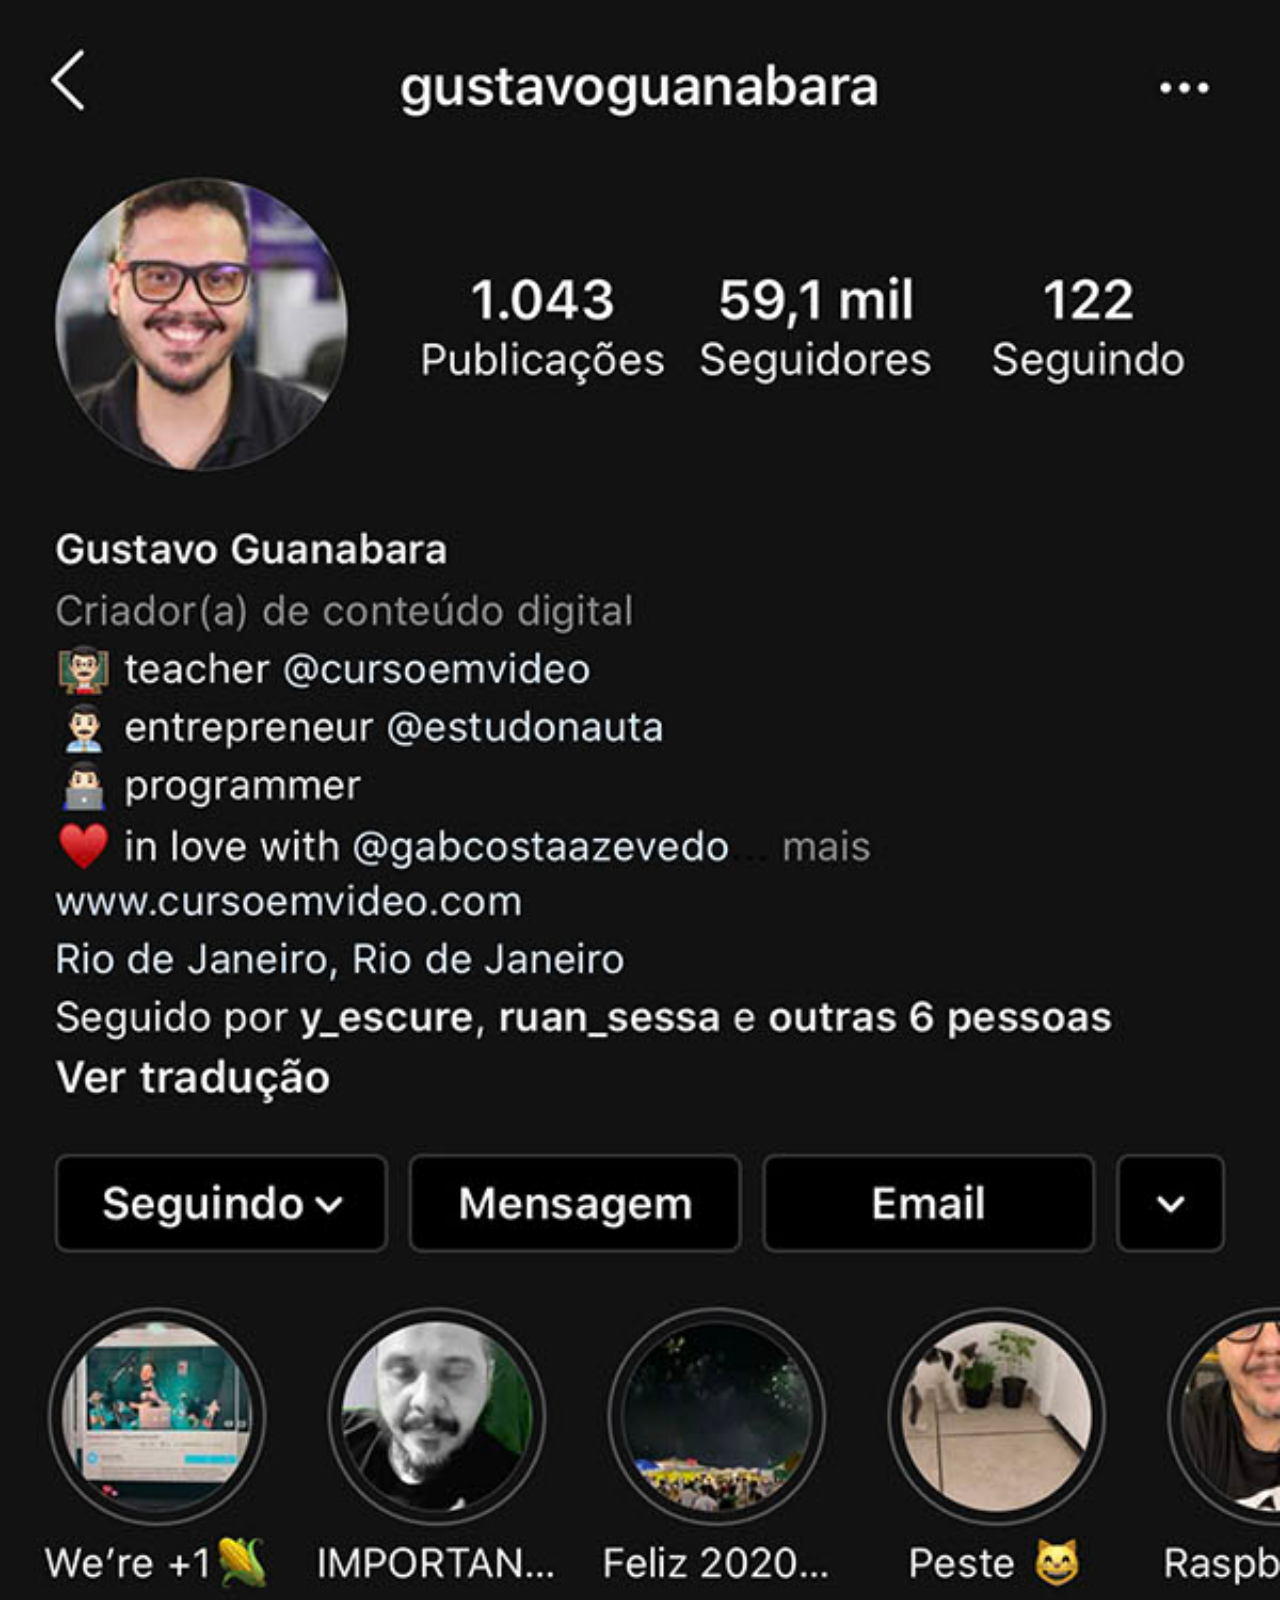
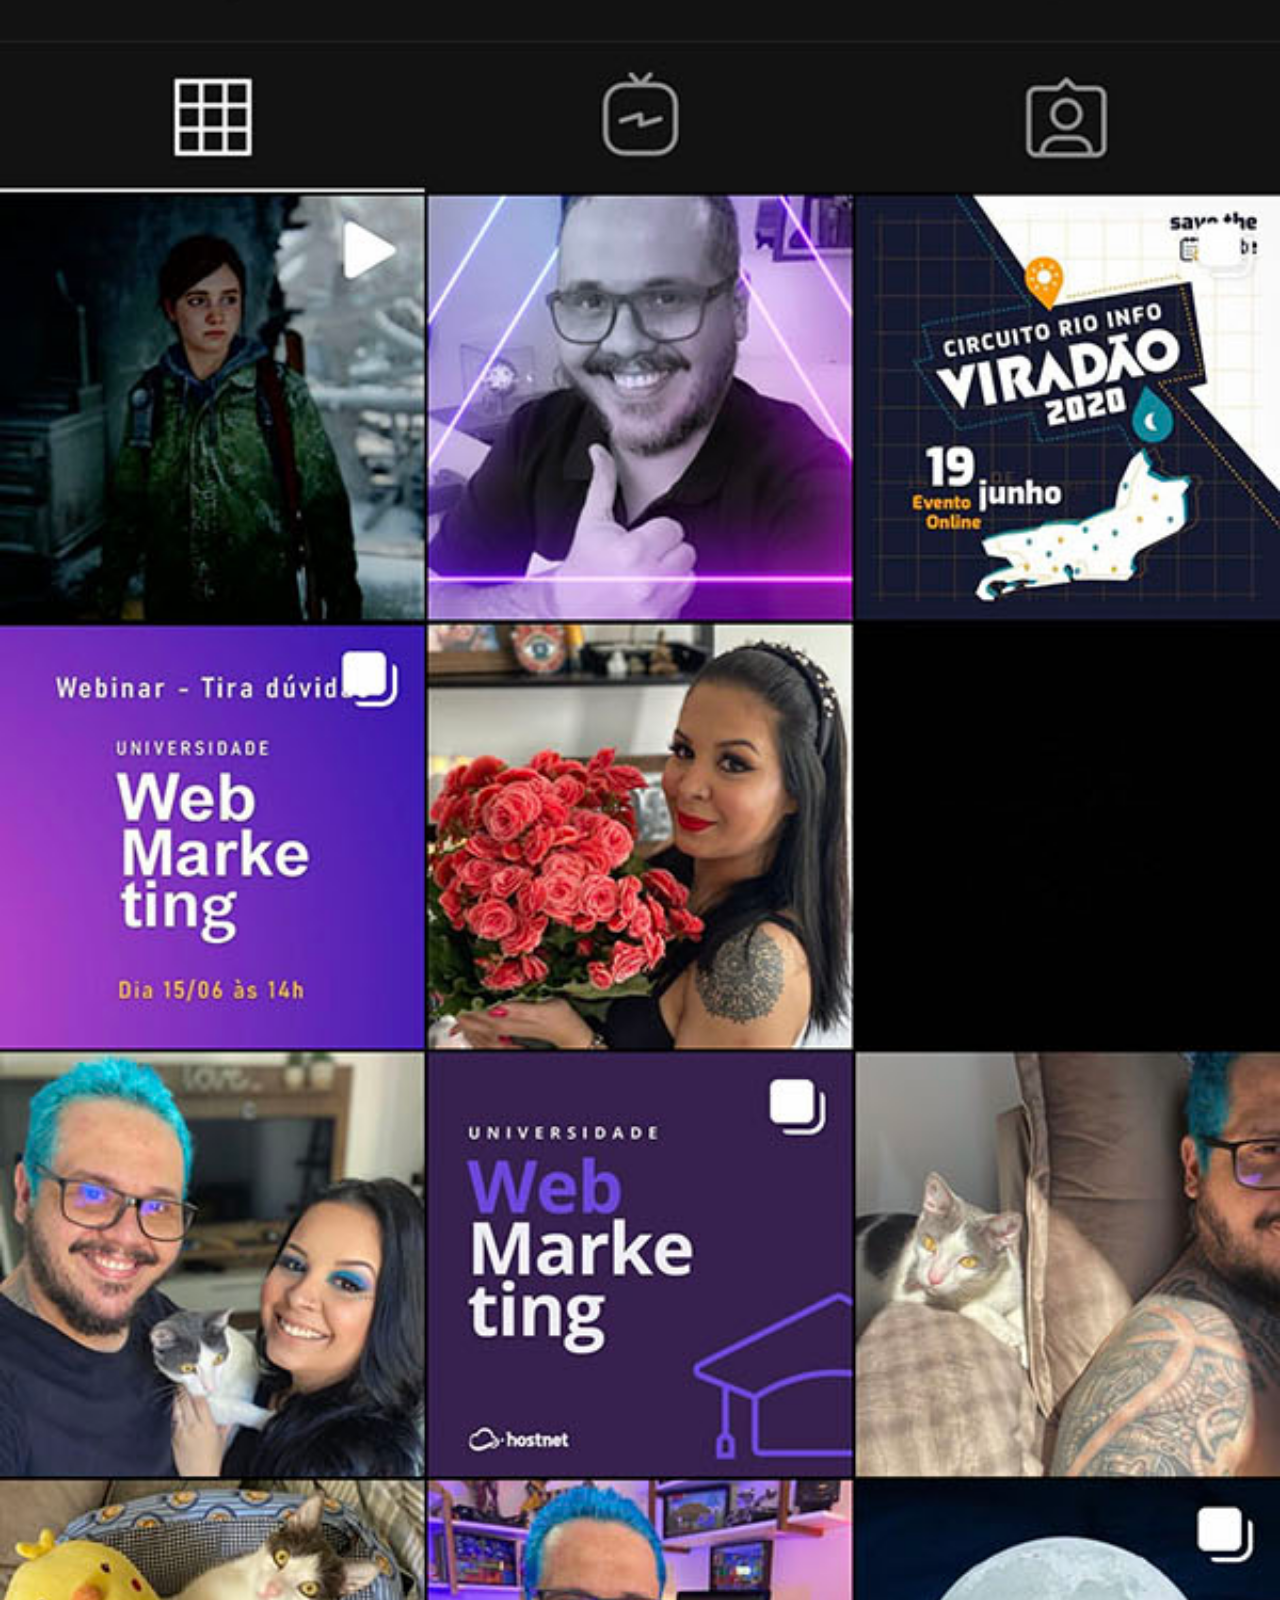
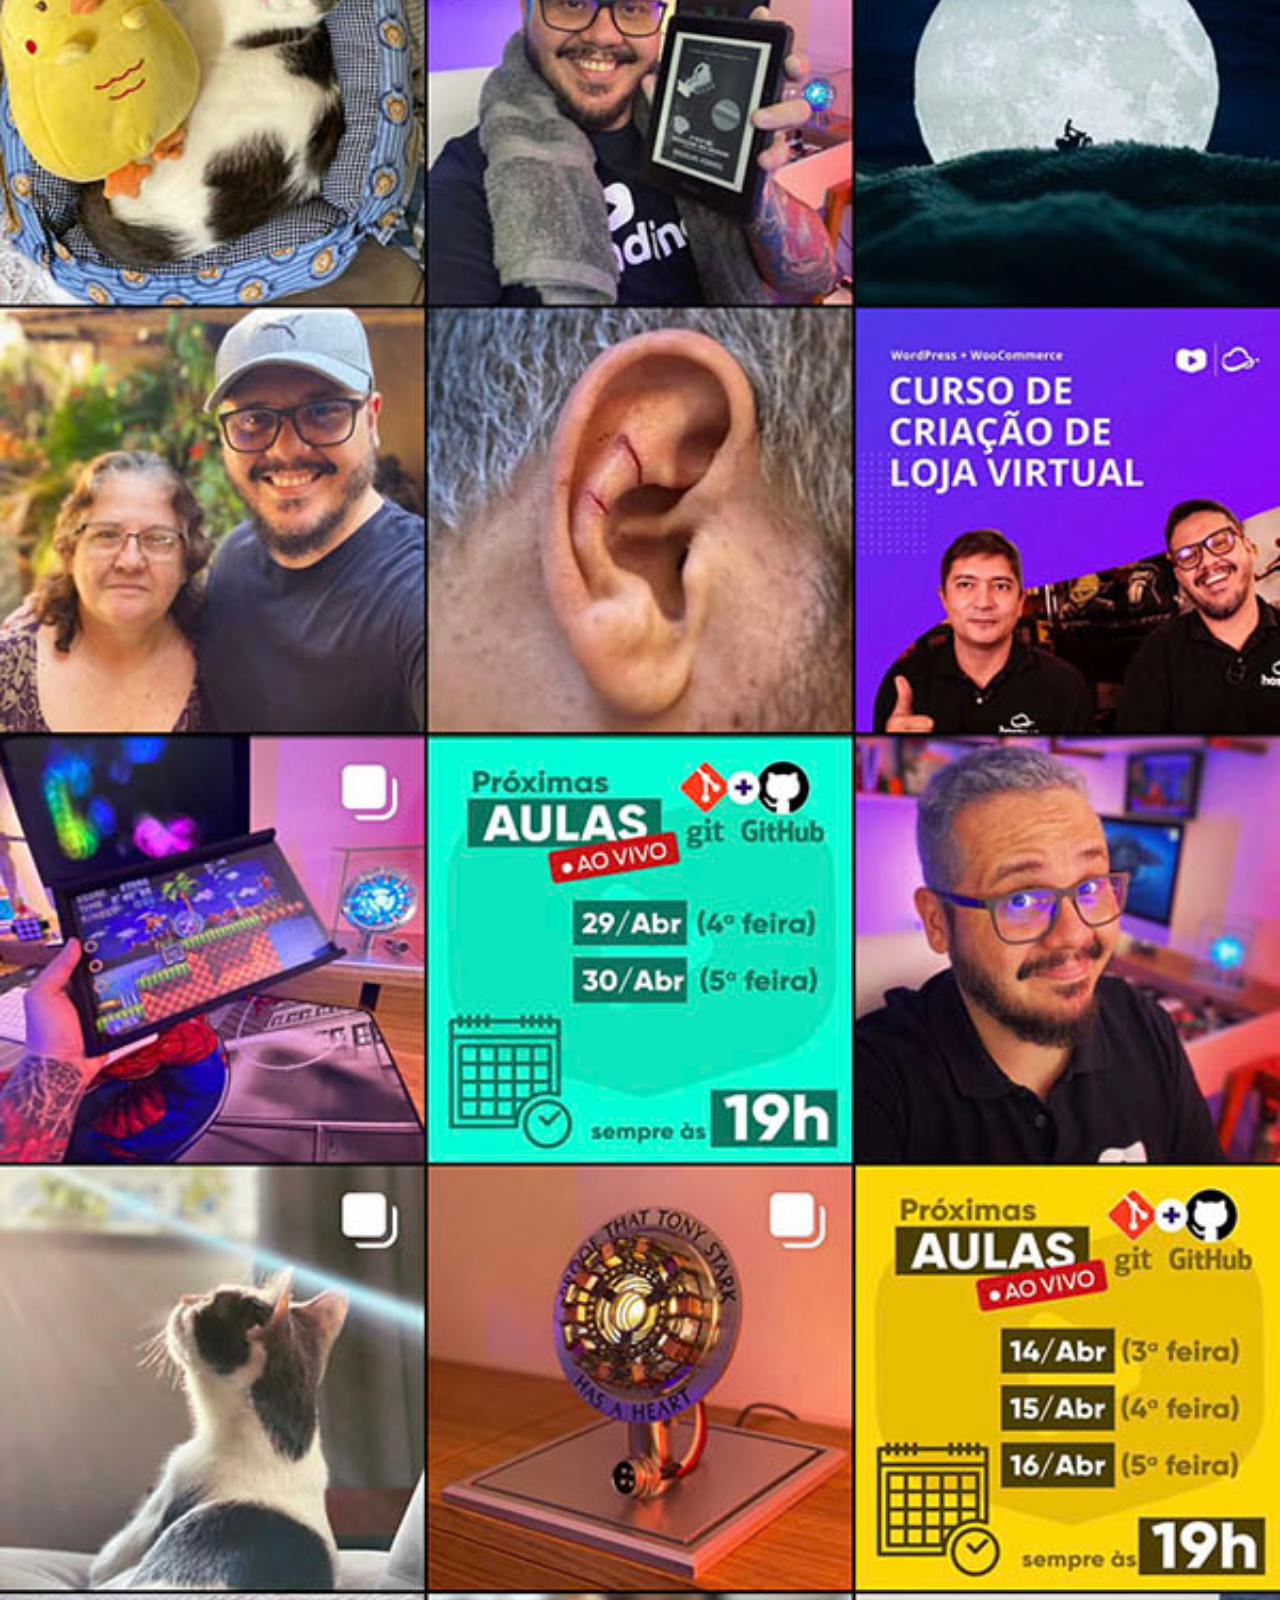
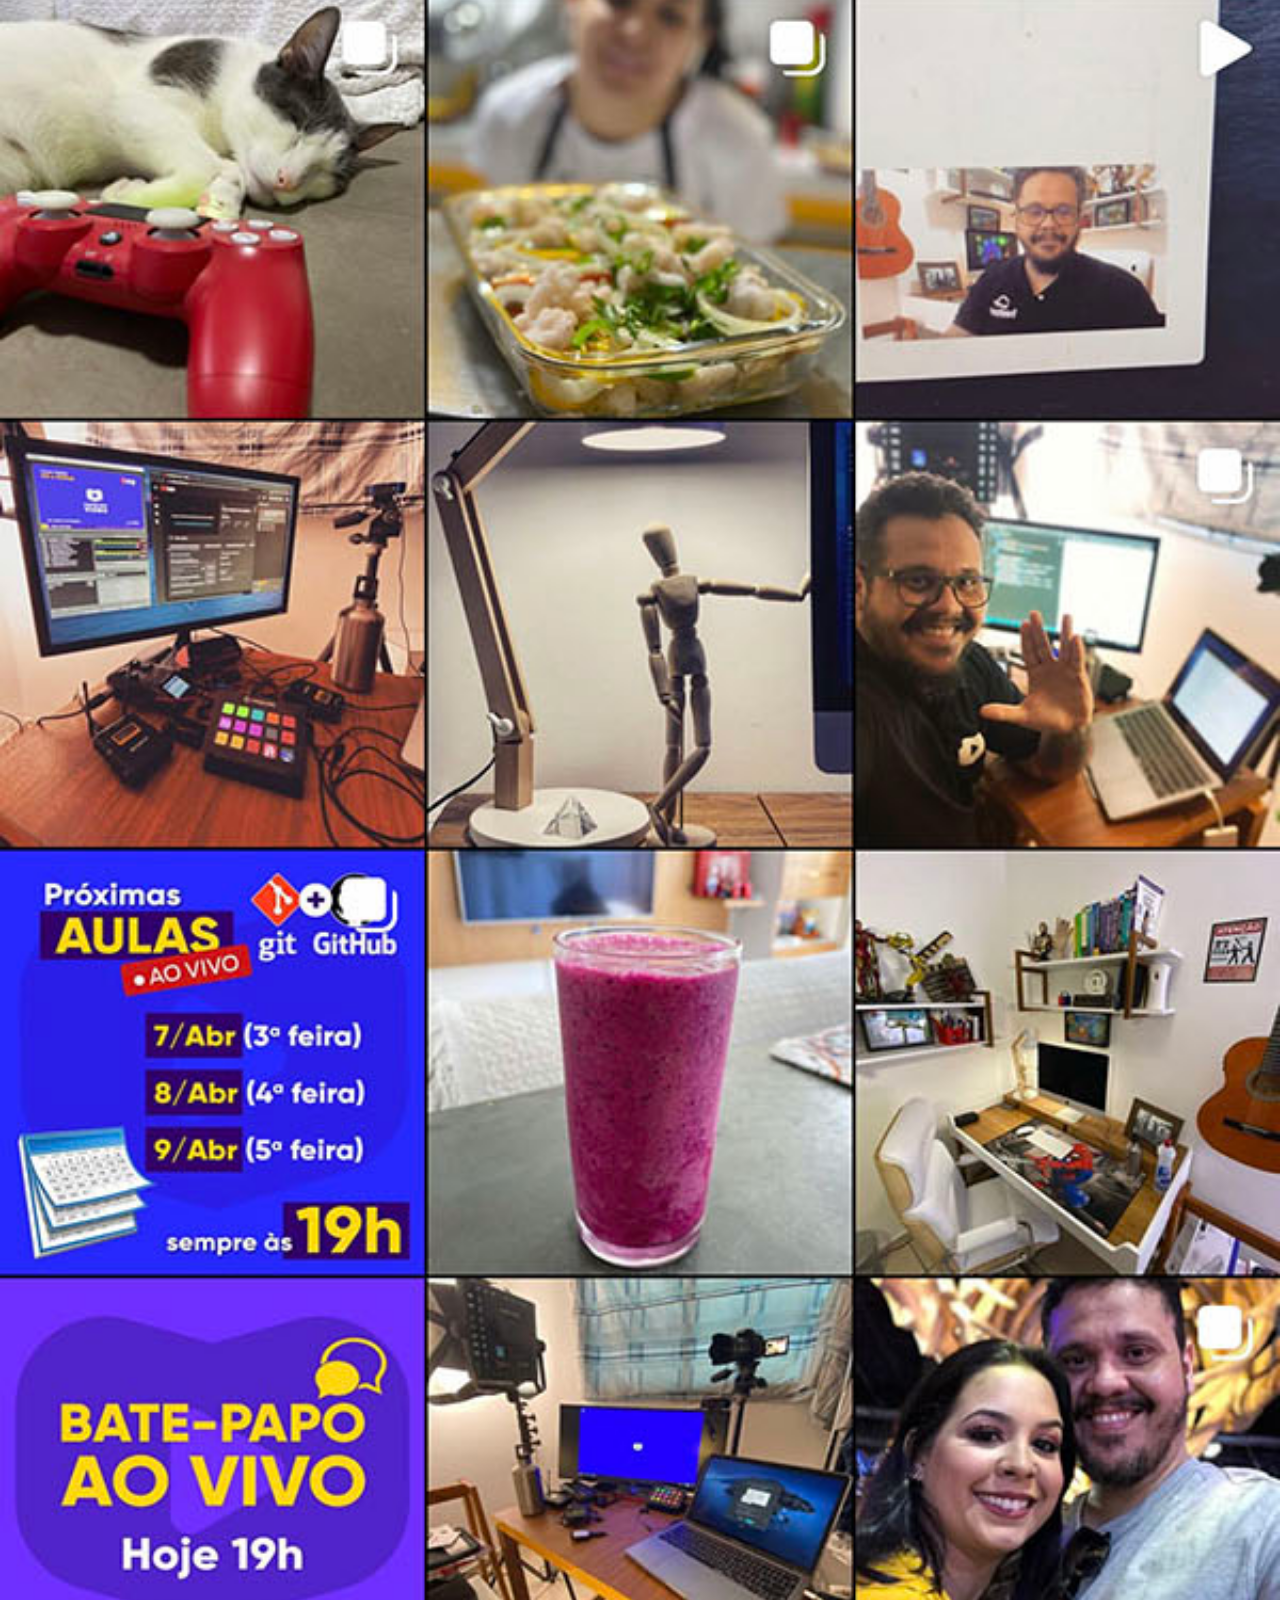
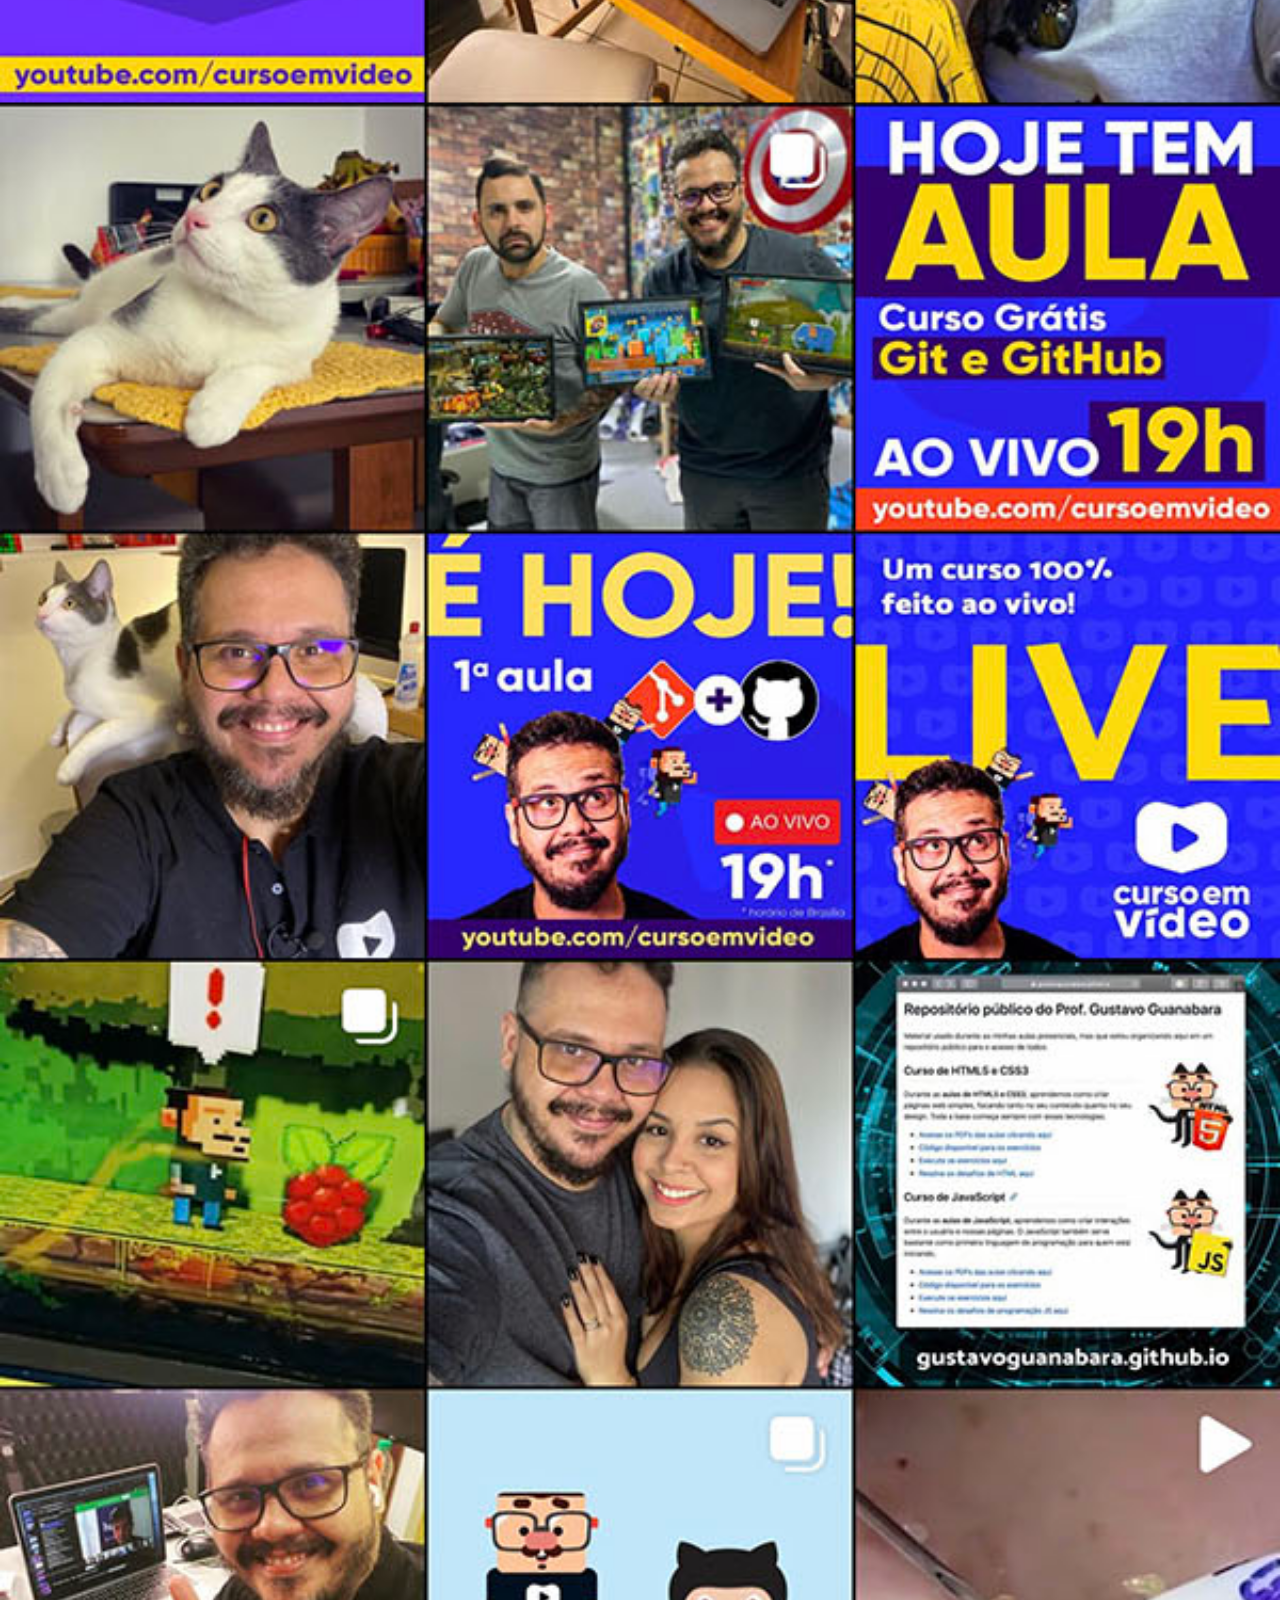
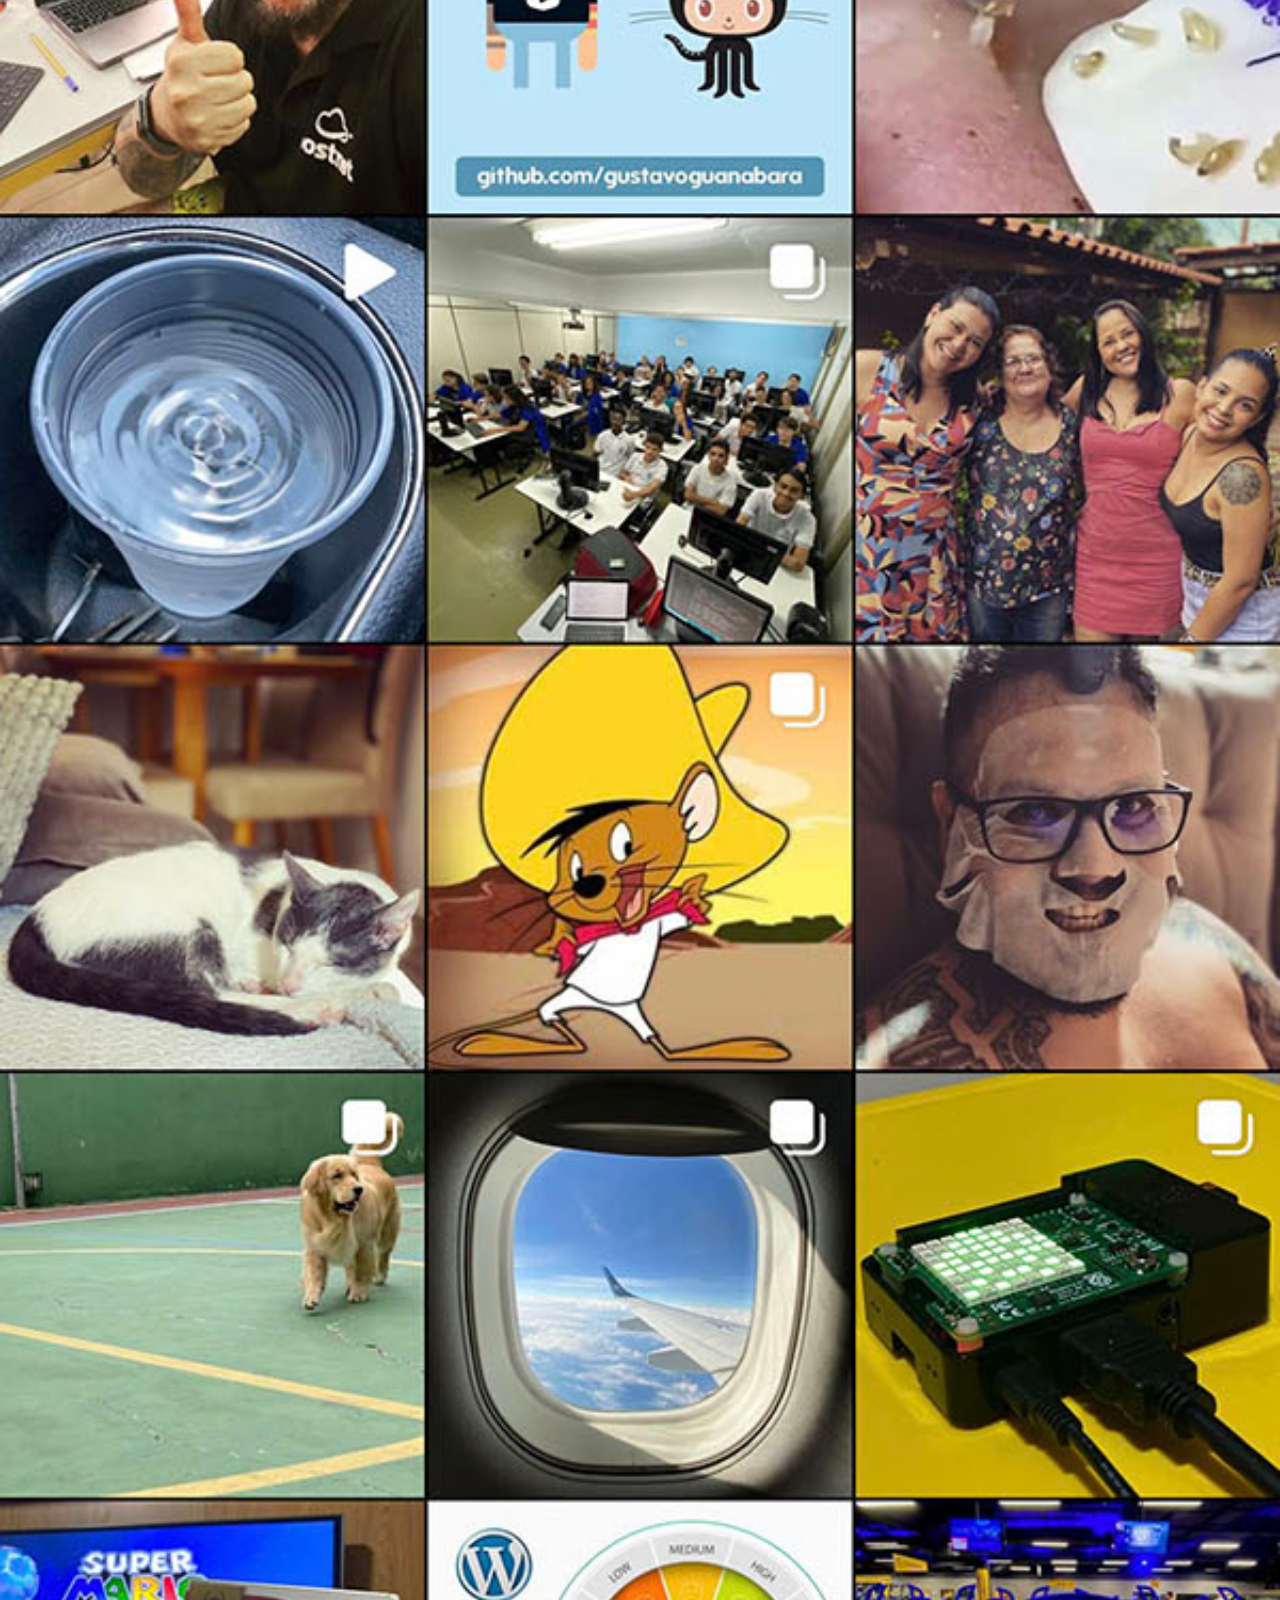
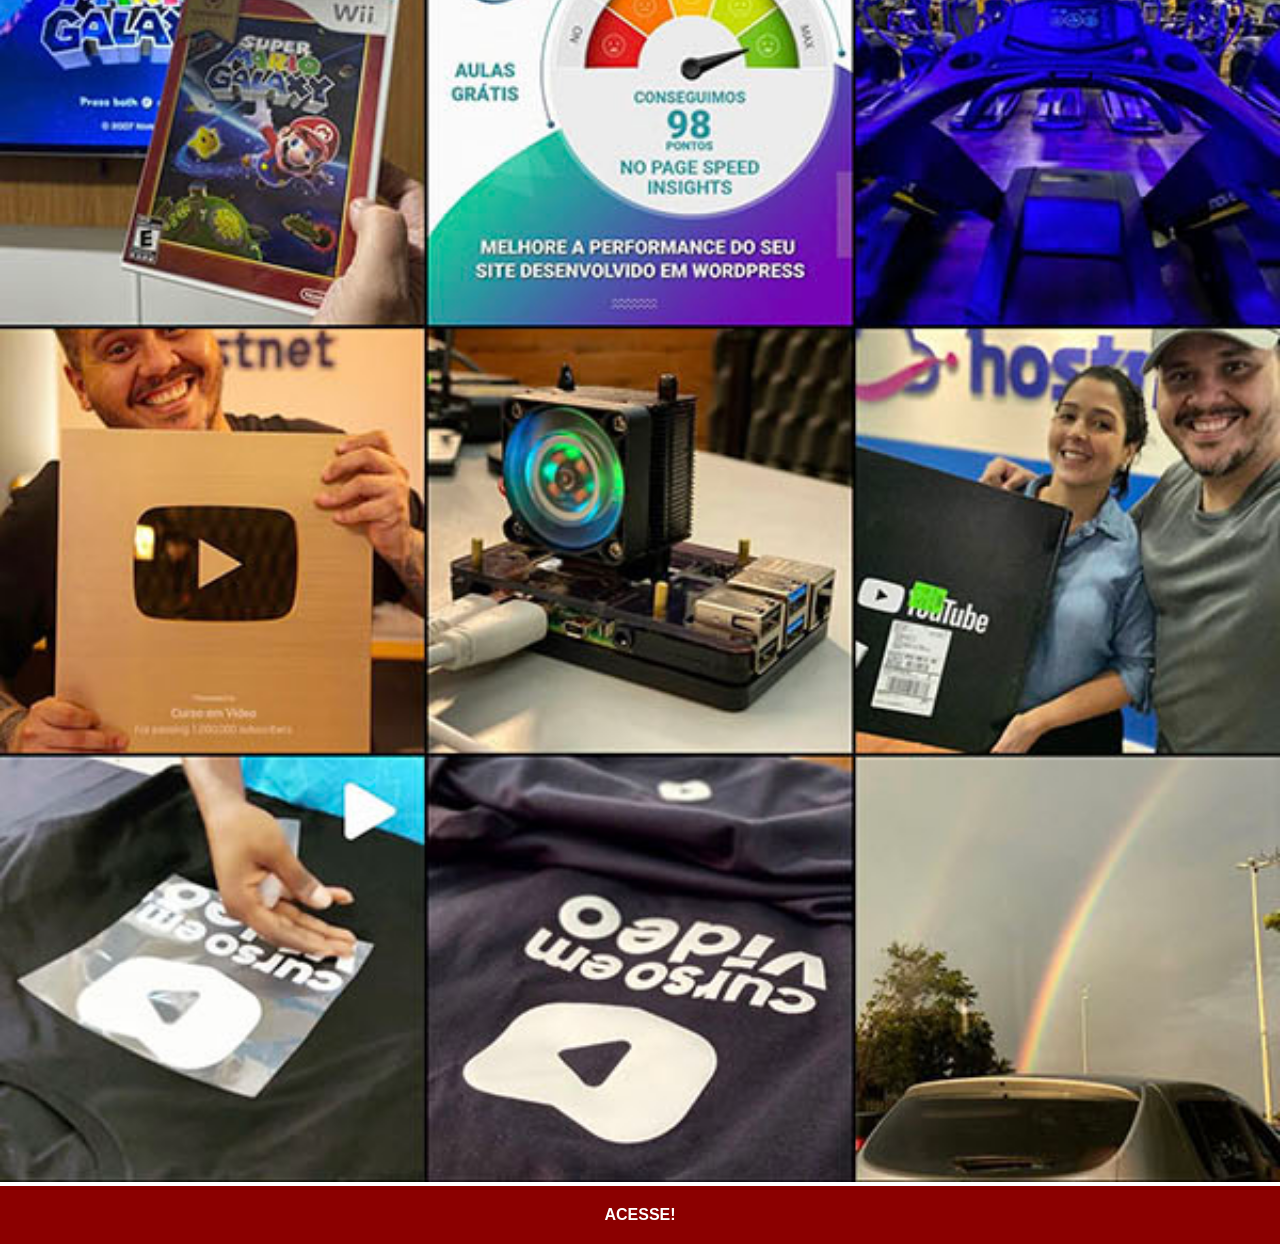
==== instagram.html @ 360bf157 "Criado as paginas das redes" ====
<!DOCTYPE html>
<html lang="pt-br">
<head>
    <meta charset="UTF-8">
    <meta name="viewport" content="width=device-width, initial-scale=1.0">
    <link rel="stylesheet" href="estilos/social.css">
    <title>Instagram</title>
</head>
<body>
    <img src="imagens/tela-instagram.jpg" alt="Instagram">
    <a href="https://www.instagram.com/gustavoguanabara/" target="_blank">ACESSE!</a>
</body>
</html>
---- estilos/social.css ----
@charset "UTF-8";

        * {
            margin: 0px;
            padding: 0px;
        }
        ::-webkit-scrollbar {
            width: 0px;
            height: 0px;
        }
        img {
            width: 100vw;
        }
        a {
            display: block;
            background-color: darkred;
            color: white;
            text-align: center;
            font-weight: bolder;
            font-family: Arial, Helvetica, sans-serif;
            padding: 20px;
            margin: 0px;
            text-decoration: none;
        }
        a:hover {
            background-color: red;
        }
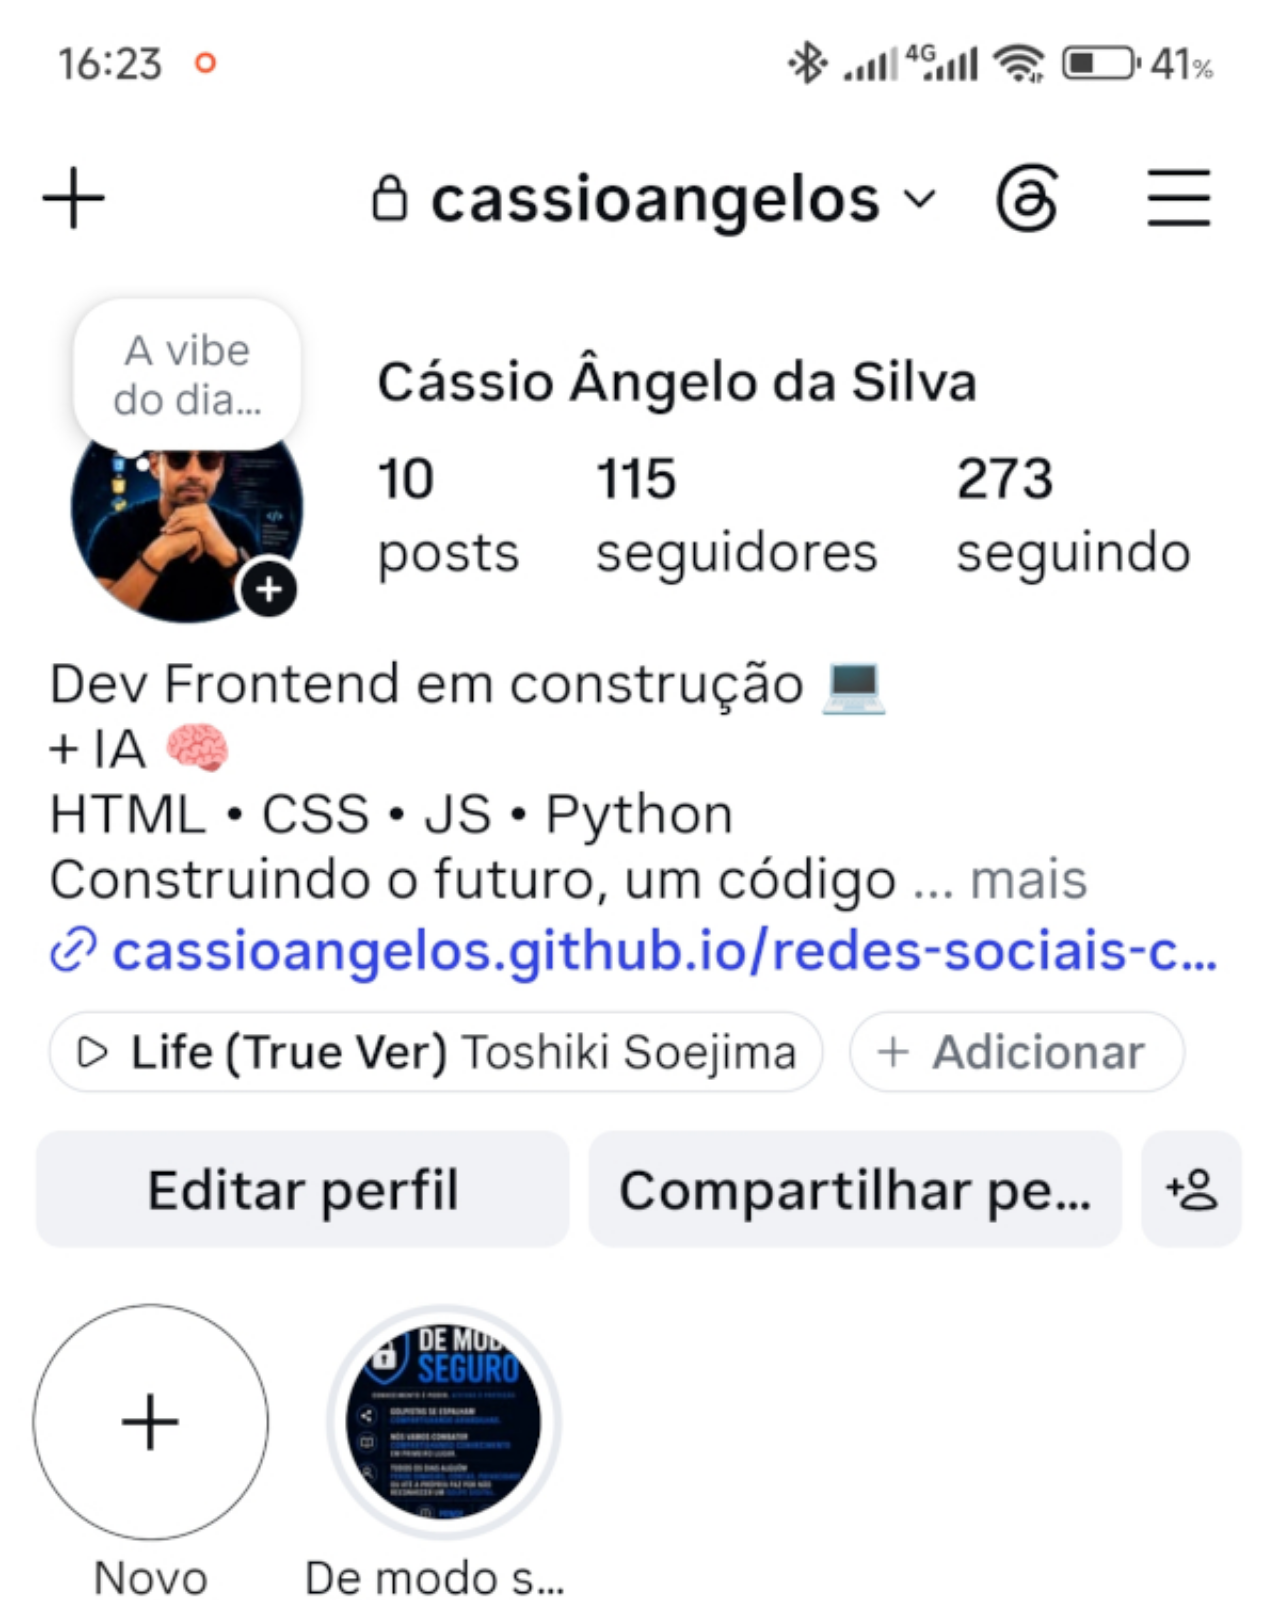
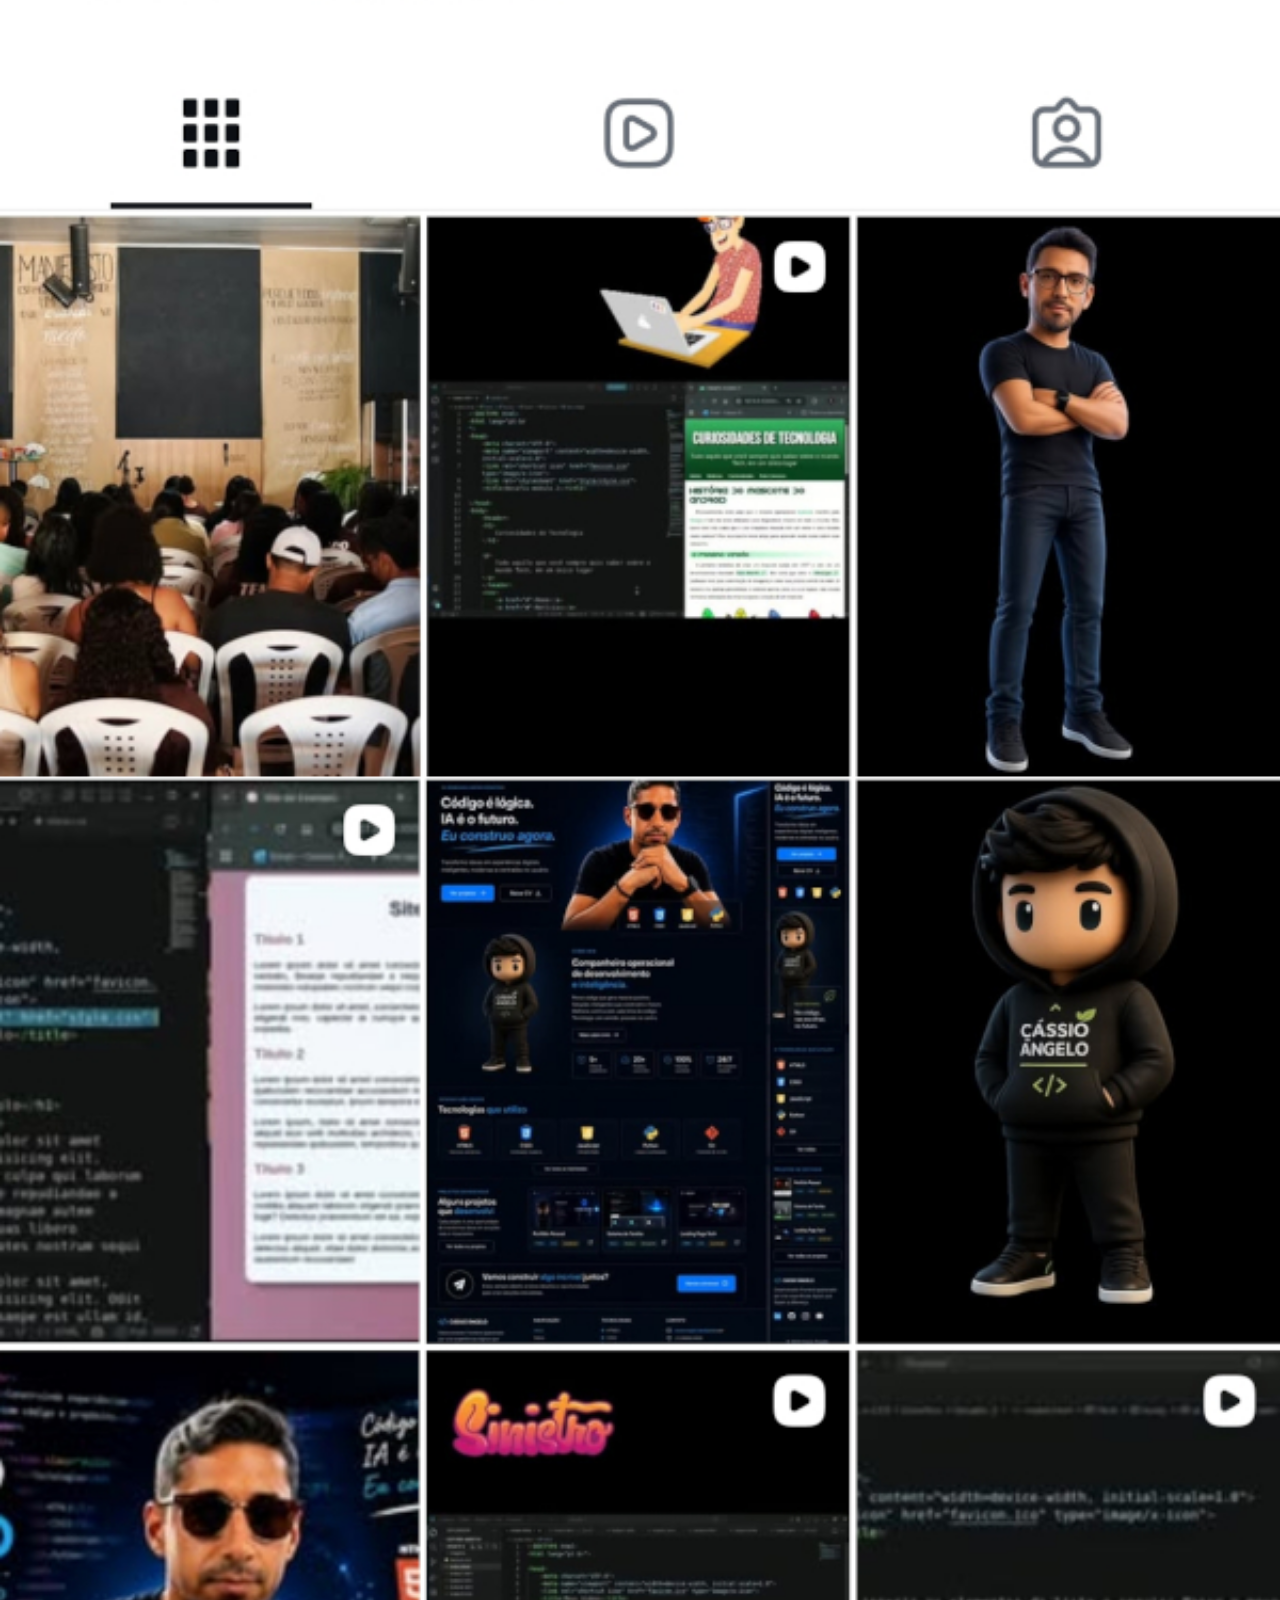
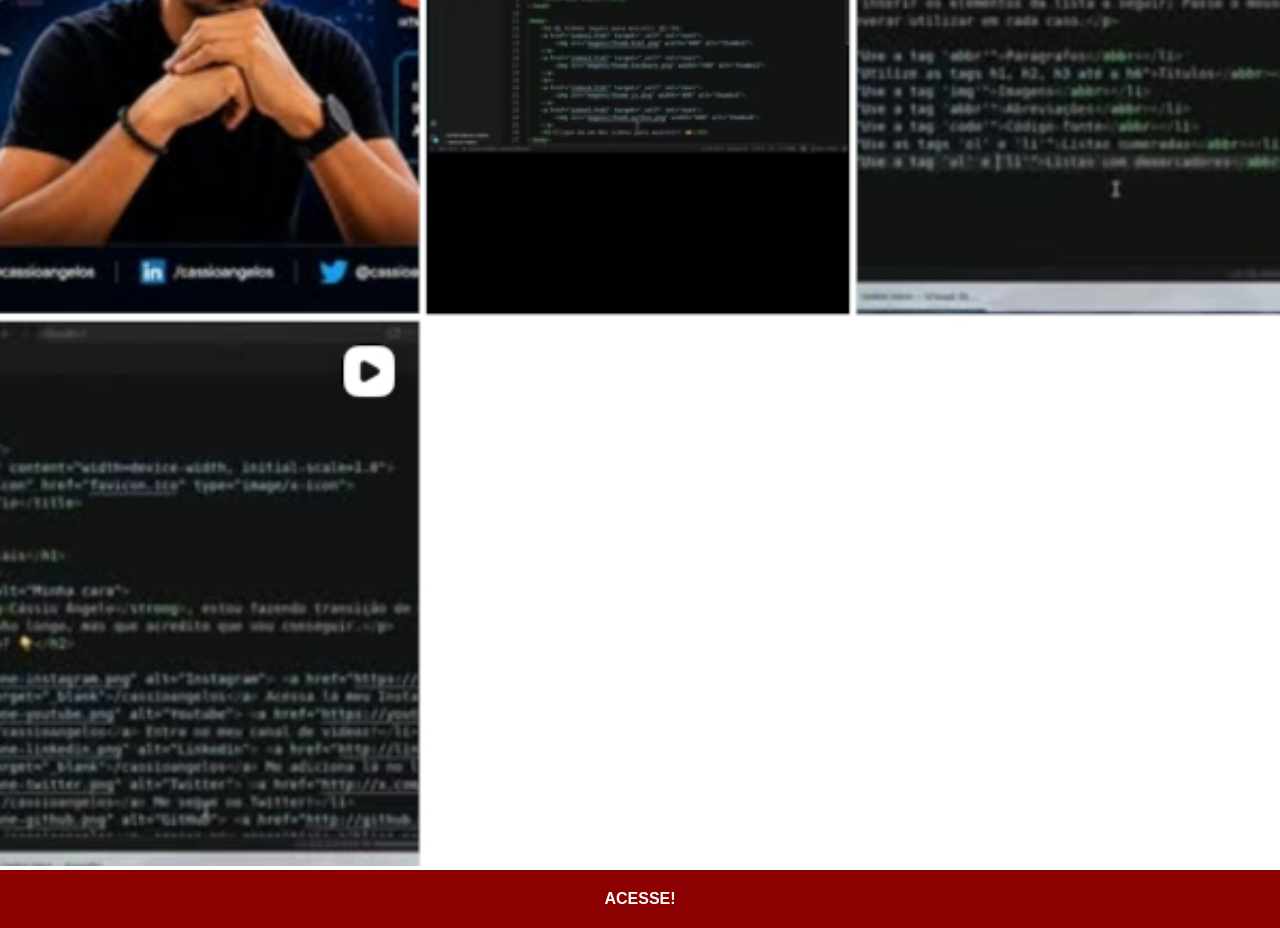
==== commit cc2eda3e: "atualizando minhas redes" ====
--- a/instagram.html
+++ b/instagram.html
@@ -7,7 +7,7 @@
     <title>Instagram</title>
 </head>
 <body>
-    <img src="imagens/tela-instagram.jpg" alt="Instagram">
+    <img src="imagens/tela-insta.jpg" alt="Instagram">
     <a href="https://www.instagram.com/gustavoguanabara/" target="_blank">ACESSE!</a>
 </body>
 </html>
